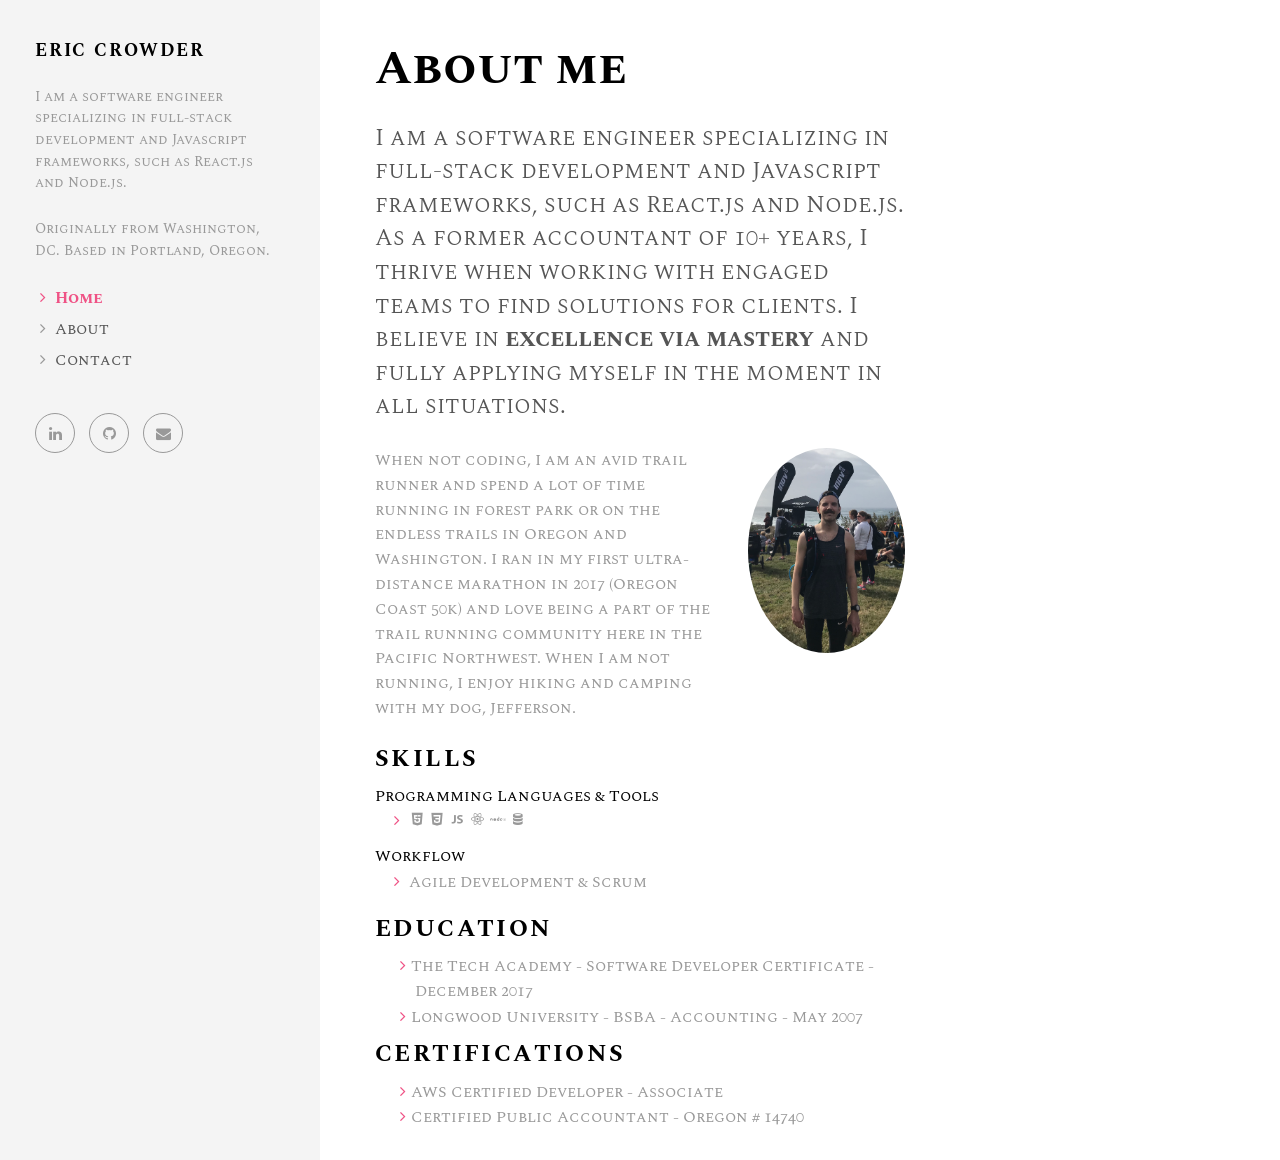
==== about.html @ 3224d6db "refresh" ====
<!DOCTYPE html>
<html>

<head>
  <meta charset="utf-8">
  <meta http-equiv="X-UA-Compatible" content="IE=edge">
  <title>E. Crowder | Software Engineer</title>
  <meta name="description" content="">
  <meta name="viewport" content="width=device-width, initial-scale=1">
  <meta name="robots" content="all,follow">
  <!-- Bootstrap-->
  <link rel="stylesheet" href="css/bootstrap.min.css">
  <!-- Google fonts - Open Sans-->
  <link rel="stylesheet" href="https://fonts.googleapis.com/css?family=Spectral+SC">
  <!-- Font Awesome CSS-->
  <link rel="stylesheet" href="css/font-awesome.min.css">
  <!-- owl carousel-->
  <link rel="stylesheet" href="css/owl.carousel.css">
  <link rel="stylesheet" href="css/owl.theme.css">
  <!-- theme stylesheet-->
  <link rel="stylesheet" href="css/style.default.css" id="theme-stylesheet">
  <!-- Custom stylesheet - for your changes-->
  <link rel="stylesheet" href="css/custom.css">
  <!-- devicons stylesheet -->
  <link rel="stylesheet" href="css/devicons/css/devicons.min.css">
  <!-- Favicon-->
  <link rel="shortcut icon" href="favicon.png">
  <!-- Tweaks for older IEs-->
  <!--[if lt IE 9]>
        <script src="https://oss.maxcdn.com/html5shiv/3.7.2/html5shiv.min.js"></script>
        <script src="https://oss.maxcdn.com/respond/1.4.2/respond.min.js"></script><![endif]-->

</head>

<body>
  <div id="all">
    <div class="container-fluid">
      <div class="row row-offcanvas row-offcanvas-left">
        <!--   *** SIDEBAR ***-->
        <div id="sidebar" class="col-xs-6 col-sm-4 col-md-3 sidebar-offcanvas">
          <div class="sidebar-content">
            <h1 class="sidebar-heading">
              <a href="index.html">Eric Crowder</a>
            </h1>
            <p class="sidebar-p">I am a software engineer specializing in full-stack development and Javascript frameworks, such as React.js and
              Node.js. </p>
            <p class="sidebar-p">Originally from Washington, DC. Based in Portland, Oregon. </p>
            <ul class="sidebar-menu">
              <li class="active">
                <a href="index.html">Home</a>
              </li>
              <li>
                <a href="about.html">About</a>
              </li>
              <li>
                <a href="contact.html">Contact</a>
              </li>
            </ul>
            <p class="social">
              <a href="https://www.linkedin.com/in/ebcrowder/" data-animate-hover="pulse" class="external linkedin">
                <i class="fa fa-linkedin"></i>
              </a>
              <a href="https://github.com/ebcrowder" data-animate-hover="pulse" class="external github">
                <i class="fa fa-github"></i>
              </a>
              <a href="mailto:ebcrowder@gmail.com" data-animate-hover="pulse" class="email">
                <i class="fa fa-envelope"></i>
              </a>
            </p>
          </div>
        </div>
        <!--   *** SIDEBAR END ***  -->
        <!--   *** DETAIL ***-->
        <div class="col-xs-12 col-sm-8 col-md-9 content-column white-background">
          <div class="small-navbar visible-xs">
            <button type="button" data-toggle="offcanvas" class="btn btn-ghost pull-left">
              <i class="fa fa-align-left"> </i>Menu</button>
            <h1 class="small-navbar-heading">
              <a href="index.html">Eric Crowder</a>
            </h1>
          </div>
          <div class="row">
            <div class="col-lg-8">
              <div class="content-column-content">
                <h1>About me</h1>
                <p class="lead">I am a software engineer specializing in full-stack development and Javascript frameworks, such as React.js
                  and Node.js. As a former accountant of 10+ years, I thrive when working with engaged teams to find solutions
                  for clients. I believe in
                  <strong>excellence via mastery</strong> and fully applying myself in the moment in all situations.
                </p>
                <div class="row">
                  <div class="col-md-8">
                    <p>When not coding, I am an avid trail runner and spend a lot of time running in forest park or on the endless
                      trails in Oregon and Washington. I ran in my first ultra-distance marathon in 2017 (Oregon Coast 50k)
                      and love being a part of the trail running community here in the Pacific Northwest. When I am not running,
                      I enjoy hiking and camping with my dog, Jefferson.
                    </p>
                    <div class="my-auto">
                      <h4 class="text-uppercase">Skills</h2>

                        <div class="subheading mb-3">Programming Languages &amp; Tools</div>
                        <ul class="fa-ul mb-0">
                          <li>
                            <row class="devicons devicons-html5"></row>
                            <row class="devicons devicons-css3"></row>
                            <row class="devicons devicons-javascript"></row>
                            <row class="devicons devicons-react"></row>
                            <row class="devicons devicons-nodejs"></row>
                            <row class="devicons devicons-database"></row>
                          </li>
                        </ul>

                        <div class="subheading mb-3">Workflow</div>
                        <ul class="fa-ul mb-0">
                          <li>
                            Agile Development &amp; Scrum</li>
                        </ul>
                    </div>
                  </div>
                  <div class="col-md-4">
                    <p>
                      <img src="img/about.jpg" alt="This is me" class="image img-circle img-responsive">
                    </p>
                  </div>
                </div>

                <h4 class="text-uppercase">Education</h4>
                <ul>
                  <li>The Tech Academy - Software Developer Certificate - December 2017</li>
                  <li>Longwood University - BSBA - Accounting - May 2007 </li>
                </ul>

                <h4 class="text-uppercase">Certifications</h4>
                <ul>
                  <li>AWS Certified Developer - Associate</li>
                  <li>Certified Public Accountant - Oregon # 14740 </li>
                </ul>

              </div>
            </div>
          </div>
        </div>
      </div>
    </div>
  </div>
  <!-- Javascript files-->
  <script src="https://ajax.googleapis.com/ajax/libs/jquery/1.11.0/jquery.min.js"></script>
  <script src="js/bootstrap.min.js"> </script>
  <script src="js/jquery.cookie.js"> </script>
  <script src="js/ekko-lightbox.js"></script>
  <script src="js/jquery.scrollTo.min.js"></script>
  <script src="js/masonry.pkgd.min.js"></script>
  <script src="js/imagesloaded.pkgd.min.js"></script>
  <script src="js/owl.carousel.min.js"></script>
  <script src="js/front.js"></script>
</body>

</html>
---- css/style.default.css ----
/* 
========================================= 
========================================= 

Startup Template By Bootstrapious.com 

========================================= 
========================================= */
/* variant 6  - pink */
/*

=====================
GENERAL
=====================

*/
html,
body {
  overflow-x: hidden;
  /* Prevent scroll on narrow devices */
}
header {
  z-index: 1000;
}
section {
  position: relative;
  padding-top: 90px;
  padding-bottom: 90px;
}
section.background-gray-lighter {
  background: #cdcdcd;
}
section.background-gray-lightest {
  background: #f7f7f7;
  border-top: solid 1px #cdcdcd;
  border-bottom: solid 1px #cdcdcd;
}
section.background-secondary {
  background: #60c5ba;
  border-top: solid 1px #338c82;
  border-bottom: solid 1px #338c82;
}
.section-inverse {
  color: #fff;
}
.section-inverse h1,
.section-inverse h2,
.section-inverse h3,
.section-inverse h4,
.section-inverse h5,
.section-inverse h6 {
  color: #fff;
}
.section-inverse .heading:after {
  background: #fff;
}
.italic {
  font-style: italic;
  font-family: 'Spectral SC', serif;
}
.img-responsive {
  margin: 0 auto;
}
.no-space .box {
  margin: 0 -15px;
}
.margin-top {
  margin-top: 30px;
}
.margin-top--big {
  margin-top: 60px !important;
}
.margin-bottom {
  margin-bottom: 30px;
}
.margin-bottom--big {
  margin-bottom: 60px !important;
}
.margin-bottom--zero {
  margin-bottom: 0 !important;
}
.no-padding-top {
  padding-top: 0;
}
.no-padding-bottom {
  padding-bottom: 0;
}
.padding--small {
  padding-top: 30px;
  padding-bottom: 30px;
}
.weight-300 {
  font-weight: 300 !important;
}
.weight-500 {
  font-weight: 500 !important;
}
.weight-700 {
  font-weight: 700 !important;
}
.text-gray {
  color: #555555;
}
.text-gray-light {
  color: #999999;
}
.text-gray-lighter {
  color: #cdcdcd;
}
@media (max-width: 991px) {
  .text-center-mobile {
    text-align: center !important;
  }
}
a,
button {
  -webkit-transition: all 0.2s ease-out;
  -moz-transition: all 0.2s ease-out;
  transition: all 0.2s ease-out;
}
a i.fa,
button i.fa {
  margin: 0 5px;
}
.clickable {
  cursor: pointer !important;
}
.required {
  color: #ef5285;
}
.accent {
  color: #ef5285;
}
.text-uppercase {
  text-transform: uppercase;
  letter-spacing: 0.1em;
}
.list-style-none {
  list-style: none;
}
.btn-ghost {
  color: #ef5285;
  background-color: transparent;
  border-color: #ef5285;
}
.btn-ghost:hover,
.btn-ghost:focus,
.btn-ghost:active,
.btn-ghost.active,
.open .dropdown-toggle.btn-ghost {
  color: #ef5285;
  background-color: rgba(0, 0, 0, 0);
  border-color: #ea1a5d;
}
.btn-ghost:active,
.btn-ghost.active,
.open .dropdown-toggle.btn-ghost {
  background-image: none;
}
.btn-ghost.disabled,
.btn-ghost[disabled],
fieldset[disabled] .btn-ghost,
.btn-ghost.disabled:hover,
.btn-ghost[disabled]:hover,
fieldset[disabled] .btn-ghost:hover,
.btn-ghost.disabled:focus,
.btn-ghost[disabled]:focus,
fieldset[disabled] .btn-ghost:focus,
.btn-ghost.disabled:active,
.btn-ghost[disabled]:active,
fieldset[disabled] .btn-ghost:active,
.btn-ghost.disabled.active,
.btn-ghost[disabled].active,
fieldset[disabled] .btn-ghost.active {
  background-color: transparent;
  border-color: #ef5285;
}
.btn-ghost .badge {
  color: transparent;
  background-color: #ef5285;
}
.btn-ghost:hover,
.btn-ghost:focus,
.btn-ghost:active,
.btn-ghost.active,
.open .dropdown-toggle.btn-ghost {
  color: #fff;
  background-color: #ef5285;
  border-color: #ef5285;
}
.btn-ghost-black {
  color: #000000;
  background-color: transparent;
  border-color: #000000;
}
.btn-ghost-black:hover,
.btn-ghost-black:focus,
.btn-ghost-black:active,
.btn-ghost-black.active,
.open .dropdown-toggle.btn-ghost-black {
  color: #000000;
  background-color: rgba(0, 0, 0, 0);
  border-color: #000000;
}
.btn-ghost-black:active,
.btn-ghost-black.active,
.open .dropdown-toggle.btn-ghost-black {
  background-image: none;
}
.btn-ghost-black.disabled,
.btn-ghost-black[disabled],
fieldset[disabled] .btn-ghost-black,
.btn-ghost-black.disabled:hover,
.btn-ghost-black[disabled]:hover,
fieldset[disabled] .btn-ghost-black:hover,
.btn-ghost-black.disabled:focus,
.btn-ghost-black[disabled]:focus,
fieldset[disabled] .btn-ghost-black:focus,
.btn-ghost-black.disabled:active,
.btn-ghost-black[disabled]:active,
fieldset[disabled] .btn-ghost-black:active,
.btn-ghost-black.disabled.active,
.btn-ghost-black[disabled].active,
fieldset[disabled] .btn-ghost-black.active {
  background-color: transparent;
  border-color: #000000;
}
.btn-ghost-black .badge {
  color: transparent;
  background-color: #000000;
}
.btn-ghost-black:hover,
.btn-ghost-black:focus,
.btn-ghost-black:active,
.btn-ghost-black.active,
.open .dropdown-toggle.btn-ghost-black {
  color: #fff;
  background-color: #000;
  border-color: #000;
}
.btn-white {
  color: #ffffff;
  background-color: transparent;
  border-color: #ffffff;
}
.btn-white:hover,
.btn-white:focus,
.btn-white:active,
.btn-white.active,
.open .dropdown-toggle.btn-white {
  color: #ffffff;
  background-color: rgba(0, 0, 0, 0);
  border-color: #e0e0e0;
}
.btn-white:active,
.btn-white.active,
.open .dropdown-toggle.btn-white {
  background-image: none;
}
.btn-white.disabled,
.btn-white[disabled],
fieldset[disabled] .btn-white,
.btn-white.disabled:hover,
.btn-white[disabled]:hover,
fieldset[disabled] .btn-white:hover,
.btn-white.disabled:focus,
.btn-white[disabled]:focus,
fieldset[disabled] .btn-white:focus,
.btn-white.disabled:active,
.btn-white[disabled]:active,
fieldset[disabled] .btn-white:active,
.btn-white.disabled.active,
.btn-white[disabled].active,
fieldset[disabled] .btn-white.active {
  background-color: transparent;
  border-color: #ffffff;
}
.btn-white .badge {
  color: transparent;
  background-color: #ffffff;
}
.btn-white:hover,
.btn-white:focus,
.btn-white:active,
.btn-white.active,
.open .dropdown-toggle.btn-white {
  color: #ffffff;
  background-color: #fff;
  border-color: #fff;
}
.icon {
  display: inline-block;
  width: 60px;
  height: 60px;
  line-height: 60px;
  border-radius: 30px;
  border: solid 1px #ef5285;
  color: #ef5285;
  -webkit-transition: all 0.2s ease-out;
  -moz-transition: all 0.2s ease-out;
  transition: all 0.2s ease-out;
  font-size: 30px;
  margin: 0 auto 30px;
  text-align: center;
}
.icon.brand-secondary {
  border-color: #60c5ba;
  color: #60c5ba;
}
.icon.brand-terciary {
  border-color: #008c9e;
  color: #008c9e;
}
.icon.brand-four {
  border-color: #feee7d;
  color: #feee7d;
}
/*

=====================
SIDEBAR + RIGHT COLUMN
=====================

*/
#sidebar {
  padding-top: 40px;
}
@media screen and (min-width: 992px) {
  .sidebar-content {
    padding-left: 20px;
    padding-right: 20px;
  }
}
.sidebar-heading {
  font-size: 18px;
  text-transform: uppercase;
  letter-spacing: 0.1em;
}
.sidebar-heading a {
  color: #000;
  text-decoration: none;
  -webkit-transition: all 0.2s ease-out;
  -moz-transition: all 0.2s ease-out;
  transition: all 0.2s ease-out;
}
.sidebar-heading a:hover {
  border-bottom: dotted 1px #ef5285;
  color: #000;
  text-decoration: none;
}
.sidebar-p {
  color: #999999;
  font-size: 14px;
}
.sidebar-menu {
  list-style-type: none;
  padding-left: 20px;
  margin-bottom: 40px;
}
.sidebar-menu li {
  margin-bottom: 5px;
}
.sidebar-menu li a {
  color: #555555;
}
.sidebar-menu li:before {
  font-family: 'FontAwesome';
  content: '\f105';
  margin: 0 5px 0 -15px;
  color: #999999;
}
.sidebar-menu li.active a {
  color: #ef5285;
  font-weight: bold;
}
.sidebar-menu li.active:before {
  color: #ef5285;
}
.sidebar-menu li:hover a {
  text-decoration: none;
  color: #ef5285;
}
.sidebar-menu li:hover:before {
  color: #ef5285;
}
.content-column {
  padding-top: 40px;
}
.content-column.white-background {
  background: #fff;
  min-height: 100vh;
}
.grid {
  padding-top: 5px;
  overflow-y: hidden;
}
.content-column-content {
  padding-left: 20px;
  padding-right: 20px;
  padding-bottom: 20px;
}
@media (min-width: 1200px) {
  .content-column-content {
    padding-left: 40px;
    padding-right: 40px;
  }
}
.content-column-content p.lead {
  color: #555555;
}
.content-column-content p,
.content-column-content li {
  color: #999999;
}
.content-column-content ul li {
  list-style-type: none;
}
.content-column-content ul li:before {
  font-family: 'FontAwesome';
  content: '\f105';
  margin: 0 5px 0 -15px;
  color: #ef5285;
}
.small-navbar {
  margin-bottom: 20px;
}
.small-navbar:before,
.small-navbar:after {
  content: ' ';
  display: table;
}
.small-navbar:after {
  clear: both;
}
.small-navbar-heading {
  float: right;
  font-size: 18px;
  text-transform: uppercase;
  letter-spacing: 0.1em;
  margin-top: 10px;
}
.small-navbar-heading a {
  color: #000;
  text-decoration: none;
  -webkit-transition: all 0.2s ease-out;
  -moz-transition: all 0.2s ease-out;
  transition: all 0.2s ease-out;
}
.small-navbar-heading a:hover {
  border-bottom: dotted 1px #ef5285;
  color: #000;
  text-decoration: none;
}
/*

=====================
OFF-CANVAS SIDEBAR BEHAVIOUR
=====================

*/
@media screen and (max-width: 767px) {
  .row-offcanvas {
    position: relative;
    -webkit-transition: all 0.25s ease-out;
    -o-transition: all 0.25s ease-out;
    transition: all 0.25s ease-out;
    opacity: 1;
  }
  .row-offcanvas-right {
    right: 0;
  }
  .row-offcanvas-left {
    left: 0;
  }
  .row-offcanvas-right .sidebar-offcanvas {
    right: -50%;
    /* 6 columns */
  }
  .row-offcanvas-left .sidebar-offcanvas {
    left: -48%;
    /* 6 columns */
  }
  .row-offcanvas-right.active {
    right: 50%;
    /* 6 columns */
  }
  .row-offcanvas-left.active {
    left: 50%;
    /* 6 columns */
  }
  .sidebar-offcanvas {
    position: absolute;
    top: 0;
    width: 50%;
    /* 6 columns */
  }
}
/*

=====================
SERVICES / INTEGRATIONS
=====================

*/
.services {
  margin-top: 80px;
  text-align: center;
}
.services .services-heading {
  text-transform: uppercase;
  letter-spacing: 0.1em;
  font-size: 18px;
  font-weight: 400;
  color: #999999;
  margin-bottom: 40px;
}
.services .heading {
  font-size: 18px;
  font-weight: 700;
  margin-bottom: 20px;
  text-align: center;
}
.services .heading:after {
  content: ' ';
  display: block;
  width: 100px;
  height: 1px;
  margin: 20px auto 20px;
  background: #ef5285;
}
.services p {
  font-size: 14px;
  line-height: 1.5;
  margin-bottom: 60px;
  color: #999999;
}
/*

=====================
CUSTOMERS
=====================

*/
.customer {
  text-align: center;
}
.customer img {
  display: inline-block;
  margin-top: 10px;
  margin-bottom: 10px;
  -webkit-filter: grayscale(100%);
  filter: grayscale(100%);
}
.customer img:hover {
  -webkit-filter: grayscale(0);
  filter: grayscale(0);
}
/*

=====================
SIGN UP FORM
=====================

*/
@media (max-width: 991px) {
  .sign-up-form .form-control {
    margin-bottom: 20px;
  }
  .sign-up-form .btn {
    margin-bottom: 20px;
  }
}
@media (min-width: 768px) {
  .sign-up-form .form-control {
    width: 350px;
  }
}
/*

=====================
SOCIAL LINKS
=====================

*/
.contact-form {
  margin-bottom: 20px;
}
p.social {
  margin-top: 20px;
}
p.social a {
  margin: 0 10px 10px 0;
  color: #fff;
  display: inline-block;
  width: 40px;
  height: 40px;
  border-radius: 20px;
  line-height: 40px;
  font-size: 15px;
  text-align: center;
  vertical-align: bottom;
  border: solid 1px #999999;
  color: #999999;
  -webkit-transition: all 0.2s ease-out;
  -moz-transition: all 0.2s ease-out;
  transition: all 0.2s ease-out;
  /*
             &.facebook {background-color: #4460ae; border-color: #4460ae;}
             &.gplus {background-color: #c21f25; border-color: #c21f25;}
             &.twitter {background-color: #3cf; border-color: #3cf;}
             &.instagram {background-color: #cd4378; border-color: #cd4378;}
             &.email {background-color: #4a7f45; border-color: #4a7f45;}
             &.link {background-color: #871AFF; border-color: #871AFF;}
             */
}
p.social a:hover {
  color: #ef5285;
  border-color: #ef5285;
}
p.social a i {
  vertical-align: bottom;
  line-height: 40px;
}
p.social.social--outline a {
  background: transparent;
}
p.social.social--outline a.facebook {
  color: #4460ae;
  border-color: #4460ae;
}
p.social.social--outline a.gplus {
  color: #c21f25;
  border-color: #c21f25;
}
p.social.social--outline a.twitter {
  color: #3cf;
  border-color: #3cf;
}
p.social.social--outline a.instagram {
  color: #cd4378;
  border-color: #cd4378;
}
p.social.social--outline a.email {
  color: #4a7f45;
  border-color: #4a7f45;
}
p.social.social--outline a.link {
  color: #871aff;
  border-color: #871aff;
}
p.social.social--big a {
  width: 60px;
  height: 60px;
  border-radius: 30px;
  line-height: 60px;
  font-size: 25px;
}
p.social.social--big i {
  line-height: 60px;
}
/*

=====================
COPYRIGHT
=====================

*/
.copyright {
  color: #999999;
  font-size: 13px;
}
.copyright p.credit {
  margin-bottom: 10px;
}
.copyright p.credit a {
  color: #999999;
}
@media (max-width: 991px) {
  .copyright p.credit {
    text-align: center !important;
  }
}
@media (max-width: 991px) {
  .copyright {
    text-align: center !important;
  }
}
/*

=====================
MAIN PORTFOLIO SLIDER
=====================

*/
#main-slider {
  margin-bottom: 40px;
  opacity: 0;
}
#main-slider ul li div {
  width: 100%;
}
#main-slider .owl-wrapper-outer {
  box-shadow: 0 1px 5px #ccc;
}
#main-slider .owl-controls .owl-buttons {
  display: none;
}
#main-slider .owl-controls .owl-page.active span,
#main-slider .owl-controls.clickable .owl-page:hover span {
  background: #ef5285;
}
/*

=====================
ABOUT
=====================

*/
.progress-title {
  text-align: left;
  font-weight: 700;
  text-transform: uppercase;
  letter-spacing: 0.1em;
  color: #999999;
  font-size: 12px;
}
.progress-bar-skill1 {
  background-color: #d1d1d1;
  background-color: #f8afc7;
}
.progress-striped .progress-bar-skill1 {
  background-image: -webkit-linear-gradient(
    45deg,
    rgba(255, 255, 255, 0.15) 25%,
    transparent 25%,
    transparent 50%,
    rgba(255, 255, 255, 0.15) 50%,
    rgba(255, 255, 255, 0.15) 75%,
    transparent 75%,
    transparent
  );
  background-image: linear-gradient(
    45deg,
    rgba(255, 255, 255, 0.15) 25%,
    transparent 25%,
    transparent 50%,
    rgba(255, 255, 255, 0.15) 50%,
    rgba(255, 255, 255, 0.15) 75%,
    transparent 75%,
    transparent
  );
}
.progress-striped .progress-bar-skill1 {
  background-image: -webkit-linear-gradient(
    45deg,
    rgba(255, 255, 255, 0.15) 25%,
    transparent 25%,
    transparent 50%,
    rgba(255, 255, 255, 0.15) 50%,
    rgba(255, 255, 255, 0.15) 75%,
    transparent 75%,
    transparent
  );
  background-image: linear-gradient(
    45deg,
    rgba(255, 255, 255, 0.15) 25%,
    transparent 25%,
    transparent 50%,
    rgba(255, 255, 255, 0.15) 50%,
    rgba(255, 255, 255, 0.15) 75%,
    transparent 75%,
    transparent
  );
}
.progress-bar-skill2 {
  background-color: #c8c7c7;
  background-color: #f598b6;
}
.progress-striped .progress-bar-skill2 {
  background-image: -webkit-linear-gradient(
    45deg,
    rgba(255, 255, 255, 0.15) 25%,
    transparent 25%,
    transparent 50%,
    rgba(255, 255, 255, 0.15) 50%,
    rgba(255, 255, 255, 0.15) 75%,
    transparent 75%,
    transparent
  );
  background-image: linear-gradient(
    45deg,
    rgba(255, 255, 255, 0.15) 25%,
    transparent 25%,
    transparent 50%,
    rgba(255, 255, 255, 0.15) 50%,
    rgba(255, 255, 255, 0.15) 75%,
    transparent 75%,
    transparent
  );
}
.progress-striped .progress-bar-skill2 {
  background-image: -webkit-linear-gradient(
    45deg,
    rgba(255, 255, 255, 0.15) 25%,
    transparent 25%,
    transparent 50%,
    rgba(255, 255, 255, 0.15) 50%,
    rgba(255, 255, 255, 0.15) 75%,
    transparent 75%,
    transparent
  );
  background-image: linear-gradient(
    45deg,
    rgba(255, 255, 255, 0.15) 25%,
    transparent 25%,
    transparent 50%,
    rgba(255, 255, 255, 0.15) 50%,
    rgba(255, 255, 255, 0.15) 75%,
    transparent 75%,
    transparent
  );
}
.progress-bar-skill3 {
  background-color: #bdbdbd;
  background-color: #f381a6;
}
.progress-striped .progress-bar-skill3 {
  background-image: -webkit-linear-gradient(
    45deg,
    rgba(255, 255, 255, 0.15) 25%,
    transparent 25%,
    transparent 50%,
    rgba(255, 255, 255, 0.15) 50%,
    rgba(255, 255, 255, 0.15) 75%,
    transparent 75%,
    transparent
  );
  background-image: linear-gradient(
    45deg,
    rgba(255, 255, 255, 0.15) 25%,
    transparent 25%,
    transparent 50%,
    rgba(255, 255, 255, 0.15) 50%,
    rgba(255, 255, 255, 0.15) 75%,
    transparent 75%,
    transparent
  );
}
.progress-striped .progress-bar-skill3 {
  background-image: -webkit-linear-gradient(
    45deg,
    rgba(255, 255, 255, 0.15) 25%,
    transparent 25%,
    transparent 50%,
    rgba(255, 255, 255, 0.15) 50%,
    rgba(255, 255, 255, 0.15) 75%,
    transparent 75%,
    transparent
  );
  background-image: linear-gradient(
    45deg,
    rgba(255, 255, 255, 0.15) 25%,
    transparent 25%,
    transparent 50%,
    rgba(255, 255, 255, 0.15) 50%,
    rgba(255, 255, 255, 0.15) 75%,
    transparent 75%,
    transparent
  );
}
.progress-bar-skill4 {
  background-color: #b3b2b2;
  background-color: #f16995;
}
.progress-striped .progress-bar-skill4 {
  background-image: -webkit-linear-gradient(
    45deg,
    rgba(255, 255, 255, 0.15) 25%,
    transparent 25%,
    transparent 50%,
    rgba(255, 255, 255, 0.15) 50%,
    rgba(255, 255, 255, 0.15) 75%,
    transparent 75%,
    transparent
  );
  background-image: linear-gradient(
    45deg,
    rgba(255, 255, 255, 0.15) 25%,
    transparent 25%,
    transparent 50%,
    rgba(255, 255, 255, 0.15) 50%,
    rgba(255, 255, 255, 0.15) 75%,
    transparent 75%,
    transparent
  );
}
.progress-striped .progress-bar-skill4 {
  background-image: -webkit-linear-gradient(
    45deg,
    rgba(255, 255, 255, 0.15) 25%,
    transparent 25%,
    transparent 50%,
    rgba(255, 255, 255, 0.15) 50%,
    rgba(255, 255, 255, 0.15) 75%,
    transparent 75%,
    transparent
  );
  background-image: linear-gradient(
    45deg,
    rgba(255, 255, 255, 0.15) 25%,
    transparent 25%,
    transparent 50%,
    rgba(255, 255, 255, 0.15) 50%,
    rgba(255, 255, 255, 0.15) 75%,
    transparent 75%,
    transparent
  );
}
.progress-bar-skill5 {
  background-color: #a9a8a8;
  background-color: #ef5285;
}
.progress-striped .progress-bar-skill5 {
  background-image: -webkit-linear-gradient(
    45deg,
    rgba(255, 255, 255, 0.15) 25%,
    transparent 25%,
    transparent 50%,
    rgba(255, 255, 255, 0.15) 50%,
    rgba(255, 255, 255, 0.15) 75%,
    transparent 75%,
    transparent
  );
  background-image: linear-gradient(
    45deg,
    rgba(255, 255, 255, 0.15) 25%,
    transparent 25%,
    transparent 50%,
    rgba(255, 255, 255, 0.15) 50%,
    rgba(255, 255, 255, 0.15) 75%,
    transparent 75%,
    transparent
  );
}
.progress-striped .progress-bar-skill5 {
  background-image: -webkit-linear-gradient(
    45deg,
    rgba(255, 255, 255, 0.15) 25%,
    transparent 25%,
    transparent 50%,
    rgba(255, 255, 255, 0.15) 50%,
    rgba(255, 255, 255, 0.15) 75%,
    transparent 75%,
    transparent
  );
  background-image: linear-gradient(
    45deg,
    rgba(255, 255, 255, 0.15) 25%,
    transparent 25%,
    transparent 50%,
    rgba(255, 255, 255, 0.15) 50%,
    rgba(255, 255, 255, 0.15) 75%,
    transparent 75%,
    transparent
  );
}
/*

=====================
EKKO LIGHTBOX
=====================

*/
.ekko-lightbox-container {
  position: relative;
}
.ekko-lightbox-nav-overlay {
  position: absolute;
  top: 0;
  left: 0;
  z-index: 100;
  width: 100%;
  height: 100%;
}
.ekko-lightbox-nav-overlay a {
  z-index: 100;
  display: block;
  width: 49%;
  height: 100%;
  font-size: 30px;
  color: #fff;
  opacity: 0;
  text-decoration: none !important;
  -webkit-transition: opacity 0.5s;
  -moz-transition: opacity 0.5s;
  -o-transition: opacity 0.5s;
  transition: opacity 0.5s;
}
.ekko-lightbox-nav-overlay a:empty {
  width: 49%;
  color: transparent;
}
.ekko-lightbox a:hover,
a:focus,
a:active {
  text-decoration: none;
  opacity: 1;
  color: #fff;
}
.ekko-lightbox .glyphicon-chevron-left {
  left: 0;
  float: left;
  padding-left: 15px;
  text-align: left;
}
.ekko-lightbox .glyphicon-chevron-right {
  right: 0;
  float: right;
  padding-right: 15px;
  text-align: right;
}
.ekko-lightbox .modal-footer {
  text-align: left;
}
.grid {
  margin-right: -15px;
  margin-left: -15px;
}
.box-masonry {
  background: #fff;
  margin-bottom: 30px;
  position: relative;
  box-shadow: 0 0 5px #ccc;
  -webkit-transition: all 0.2s ease-out;
  -moz-transition: all 0.2s ease-out;
  transition: all 0.2s ease-out;
  overflow: hidden;
  text-overflow: ellipsis;
}
.box-masonry h4 {
  font-size: 16px;
  line-height: 1.5;
  font-weight: 700;
  text-transform: uppercase;
  letter-spacing: 0.1em;
}
.box-masonry h4 a {
  color: #000;
  border-bottom: solid 1px transparent;
}
.box-masonry h4 a:hover {
  border-bottom: dotted 1px #ef5285;
  color: #000;
  text-decoration: none;
}
.box-masonry .box-masonry-text {
  padding: 15px 20px 15px;
}
.box-masonry .box-masonry-text p {
  color: #999999;
  font-size: 14px;
}
.box-masonry .box-masonry-hover-text-header {
  position: absolute;
  left: 0;
  right: 0;
  top: 0;
  padding: 15px 20px 15px;
  opacity: 0;
  -webkit-transition: all 0.2s ease-out;
  -moz-transition: all 0.2s ease-out;
  transition: all 0.2s ease-out;
  color: #555555;
}
.box-masonry .box-masonry-hover-text-header p {
  font-size: 14px;
}
.box-masonry .box-masonry-hover-text-header h4 a {
  color: #555555;
}
.box-masonry .box-masonry-hover-center {
  position: absolute;
  width: 100%;
  top: 30%;
  opacity: 0;
  padding-left: 20px;
  -webkit-transition: all 0.2s ease-out;
  -moz-transition: all 0.2s ease-out;
  transition: all 0.2s ease-out;
  text-align: center;
}
.box-masonry .box-masonry-hover-center .see-more-icon {
  color: #555555;
  font-size: 50px;
}
.box-masonry:hover {
  box-shadow: 0 0 5px #999;
}
.box-masonry:hover .box-masonry-hover-text-header {
  opacity: 1;
}
.box-masonry:hover .box-masonry-hover-center {
  opacity: 1;
}
.box-masonry:hover .box-masonry-image.with-hover-overlay:before {
  opacity: 0.8;
}
.box-masonry:hover .box-masonry-image.with-hover-icon:after {
  opacity: 0.7;
}
.box-masonry h2:last-child,
.box-masonry p:last-child {
  margin-bottom: 0;
}
.box-masonry .box-masonry-image {
  display: block;
  position: relative;
  min-height: 100px;
  background: #ccc;
}
.box-masonry .box-masonry-image.with-hover-overlay:before {
  display: block;
  position: absolute;
  content: ' ';
  background: #fff;
  opacity: 0;
  width: 100%;
  height: 100%;
  left: 0;
  top: 0;
  -webkit-transition: all 0.2s ease-out;
  -moz-transition: all 0.2s ease-out;
  transition: all 0.2s ease-out;
}
.box-masonry .box-masonry-image.with-hover-icon:after {
  display: block;
  position: absolute;
  width: 100%;
  left: 0;
  top: 50%;
  -webkit-transform: translate(0, -50%);
  -ms-transform: translate(0, -50%);
  transform: translate(0, -50%);
  opacity: 0;
  -webkit-transition: all 0.2s ease-out;
  -moz-transition: all 0.2s ease-out;
  transition: all 0.2s ease-out;
  font-family: 'FontAwesome';
  content: '\f105';
  text-align: center;
  font-size: 50px;
  color: #555555;
}
.box-masonry .box-masonry-image:hover {
  text-decoration: none;
}
.box-simple {
  text-align: center;
  margin-bottom: 48px;
}
.box-simple h3 {
  font-weight: normal;
  font-size: 24px;
  line-height: 1.5;
  color: #555555;
  font-weight: 400;
}
.box-simple h3 a {
  color: #555555;
}
.box-simple p {
  color: #999999;
}
.box-simple:hover .icon {
  -webkit-transform: scale(1.1, 1.1);
  -ms-transform: scale(1.1, 1.1);
  transform: scale(1.1, 1.1);
}
.box-simple:hover .icon i {
  -webkit-transform: scale(1, 1);
  -ms-transform: scale(1, 1);
  transform: scale(1, 1);
}
.box-simple.box-white {
  padding: 20px;
  border: dotted 1px #999999;
}
.box-simple.box-white .icon {
  color: #555555;
  border-color: transparent;
  font-size: 70px;
}
.box-simple.box-dark {
  padding: 20px;
  border: dotted 1px #999999;
  background: #555555;
  color: #fff;
}
.box-simple.box-dark .icon {
  color: #f7f7f7;
  border-color: transparent;
  font-size: 70px;
}
.box-simple.box-dark h3 {
  color: #fff;
}
.box-simple.box-dark h3 a {
  color: #fff;
}
.box-simple.box-dark p {
  color: #fff;
}
.box-image {
  position: relative;
  overflow: hidden;
  text-align: center;
  margin: 15px 0;
}
.box-image .bg {
  position: absolute;
  top: auto;
  bottom: 0;
  width: 100%;
  height: 100%;
  opacity: 0;
  filter: alpha(opacity=0);
  background: #ef5285;
}
.box-image .name {
  position: absolute;
  width: 100%;
  height: 50%;
  bottom: 0;
  -webkit-transform: translate(0, 100%);
  -ms-transform: translate(0, 100%);
  transform: translate(0, 100%);
  -webkit-transition: all 0.2s ease-out;
  -moz-transition: all 0.2s ease-out;
  transition: all 0.2s ease-out;
  color: #fff;
  padding: 0 20px;
}
.box-image .name h3 {
  color: #fff;
  text-transform: uppercase;
  font-size: 24px;
  letter-spacing: 0.08em;
}
.box-image .name h3 a {
  color: #fff;
  text-decoration: none;
}
.box-image .text {
  position: absolute;
  width: 100%;
  height: 50%;
  top: 0;
  -webkit-transform: translate(0, -150%);
  -ms-transform: translate(0, -150%);
  transform: translate(0, -150%);
  -webkit-transition: all 0.2s ease-out;
  -moz-transition: all 0.2s ease-out;
  transition: all 0.2s ease-out;
  color: #fff;
  padding: 0 20px;
}
.box-image:hover .bg {
  opacity: 0.7;
  filter: alpha(opacity=70);
}
.box-image:hover .name {
  position: absolute;
  -webkit-transform: translate(0, -75%);
  -ms-transform: translate(0, -75%);
  transform: translate(0, -75%);
}
.box-image:hover .text {
  position: absolute;
  -webkit-transform: translate(0, 100%);
  -ms-transform: translate(0, 100%);
  transform: translate(0, 100%);
}
.box-image-text {
  position: relative;
  background: #fff;
  overflow: hidden;
  text-align: center;
  margin: 15px 0;
}
.box-image-text .top {
  position: relative;
  margin-bottom: 10px;
}
.box-image-text .top .bg {
  position: absolute;
  top: auto;
  bottom: 0;
  width: 100%;
  height: 100%;
  opacity: 0;
  filter: alpha(opacity=0);
  background: #fff;
}
.box-image-text .top .logo {
  width: 100%;
  position: absolute;
  text-align: center;
  top: 50%;
  -webkit-transform: translate(0, -50%);
  -ms-transform: translate(0, -50%);
  transform: translate(0, -50%);
}
.box-image-text .top .name {
  position: absolute;
  width: 100%;
  height: 50%;
  bottom: 0;
  -webkit-transform: translate(0, 100%);
  -ms-transform: translate(0, 100%);
  transform: translate(0, 100%);
  -webkit-transition: all 0.2s ease-out;
  -moz-transition: all 0.2s ease-out;
  transition: all 0.2s ease-out;
  color: #fff;
  padding: 0 20px;
}
.box-image-text .top .name h3 {
  color: #fff;
  text-transform: uppercase;
  font-size: 24px;
  letter-spacing: 0.08em;
}
.box-image-text .top .name h3 a {
  color: #fff;
  text-decoration: none;
}
.box-image-text .top .name h4 {
  color: #fff;
  text-transform: uppercase;
  font-size: 24px;
  letter-spacing: 0.08em;
}
.box-image-text .top .name h4 a {
  color: #fff;
  text-decoration: none;
}
.box-image-text .top .text {
  position: absolute;
  width: 100%;
  height: 50%;
  top: 0;
  -webkit-transform: translate(0, -150%);
  -ms-transform: translate(0, -150%);
  transform: translate(0, -150%);
  -webkit-transition: all 0.2s ease-out;
  -moz-transition: all 0.2s ease-out;
  transition: all 0.2s ease-out;
  color: #fff;
  padding: 0 20px;
}
.box-image-text .content {
  padding: 15px 15px 0 15px;
}
.box-image-text .content h3,
.box-image-text .content h4 {
  text-transform: uppercase;
  line-height: 1.5;
  color: #555555;
  font-weight: 800;
  letter-spacing: 0.08em;
}
.box-image-text .content p {
  color: #999999;
}
.box-image-text.bg-visible .bg {
  opacity: 0.8;
  filter: alpha(opacity=80);
}
.box-image-text:hover .bg {
  opacity: 0.7;
  filter: alpha(opacity=70);
}
.box-image-text:hover .name {
  position: absolute;
  -webkit-transform: translate(0, -75%);
  -ms-transform: translate(0, -75%);
  transform: translate(0, -75%);
}
.box-image-text:hover .text {
  position: absolute;
  -webkit-transform: translate(0, 100%);
  -ms-transform: translate(0, 100%);
  transform: translate(0, 100%);
}
/*

=====================
STYLE SWITCHER FOR DEMO
=====================

*/
#style-switch-button {
  position: fixed;
  bottom: 200px;
  left: 0px;
  border-radius: 0;
  z-index: 2;
}
#style-switch {
  -webkit-box-sizing: border-box;
  -moz-box-sizing: border-box;
  box-sizing: border-box;
  width: 300px;
  padding: 20px;
  position: fixed;
  bottom: 240px;
  left: 0;
  background: #fff;
  border: solid 1px #cdcdcd;
  z-index: 2000;
}
#style-switch h4 {
  color: #555555;
}
/* ========================================= */
/* THEMING OF BOOTSTRAP COMPONENTS           */
/* ========================================= */
/* nav */
.nav {
  margin-bottom: 0;
  padding-left: 0;
  list-style: none;
}
.nav > li > a {
  padding: 10px 15px;
}
.nav > li > a:hover,
.nav > li > a:focus {
  background-color: #cdcdcd;
}
.nav > li.disabled > a {
  color: #999999;
}
.nav > li.disabled > a:hover,
.nav > li.disabled > a:focus {
  color: #999999;
}
.nav .open > a,
.nav .open > a:hover,
.nav .open > a:focus {
  background-color: #cdcdcd;
  border-color: #ef5285;
}
.nav-tabs {
  border-bottom: 1px solid #dddddd;
}
.nav-tabs > li > a {
  line-height: 1.55;
  border-radius: 0 0 0 0;
}
.nav-tabs > li > a:hover {
  border-color: #cdcdcd #cdcdcd #dddddd;
}
.nav-tabs > li.active > a,
.nav-tabs > li.active > a:hover,
.nav-tabs > li.active > a:focus {
  color: #555555;
  background-color: #f4f4f4;
  border: 1px solid #dddddd;
}
.nav-pills > li > a {
  border-radius: 0;
}
.nav-pills > li.active > a,
.nav-pills > li.active > a:hover,
.nav-pills > li.active > a:focus {
  color: #ffffff;
  background-color: #ef5285;
}
.nav-tabs-justified > li > a {
  border-radius: 0;
}
.nav-tabs-justified > .active > a,
.nav-tabs-justified > .active > a:hover,
.nav-tabs-justified > .active > a:focus {
  border: 1px solid #dddddd;
}
@media (min-width: 768px) {
  .nav-tabs-justified > li > a {
    border-bottom: 1px solid #dddddd;
    border-radius: 0 0 0 0;
  }
  .nav-tabs-justified > .active > a,
  .nav-tabs-justified > .active > a:hover,
  .nav-tabs-justified > .active > a:focus {
    border-bottom-color: #f4f4f4;
  }
}
/* navbar */
.navbar {
  font-family: 'Spectral SC', serif;
  min-height: 80px;
  margin-bottom: 0;
  border-top: none;
  border-bottom: none;
}
@media (min-width: 768px) {
  .navbar {
    border-radius: 0;
  }
}
.navbar-collapse {
  max-height: 340px;
  overflow-x: visible;
  padding-right: 15px;
  padding-left: 15px;
}
.navbar-collapse.in {
  overflow-y: auto;
}
@media (min-width: 768px) and (max-width: 991px) {
  .navbar-collapse {
    font-size: 14px;
  }
}
@media (min-width: 768px) {
  .navbar-collapse {
    width: auto;
    border-top: 0;
    box-shadow: none;
  }
  .navbar-collapse.collapse {
    display: block !important;
    height: auto !important;
    padding-bottom: 0;
    overflow: visible !important;
  }
  .navbar-collapse.in {
    overflow-y: visible;
  }
  .navbar-collapse.right {
    float: right;
  }
  .navbar-fixed-top .navbar-collapse,
  .navbar-static-top .navbar-collapse,
  .navbar-fixed-bottom .navbar-collapse {
    padding-left: 0;
    padding-right: 0;
  }
}
.container > .navbar-header,
.container-fluid > .navbar-header,
.container > .navbar-collapse,
.container-fluid > .navbar-collapse {
  margin-right: -15px;
  margin-left: -15px;
}
@media (min-width: 768px) {
  .container > .navbar-header,
  .container-fluid > .navbar-header,
  .container > .navbar-collapse,
  .container-fluid > .navbar-collapse {
    margin-right: 0;
    margin-left: 0;
  }
}
.navbar-brand {
  float: left;
  padding: 10px 15px;
  font-size: 20px;
  line-height: 24px;
  height: 80px;
}
.navbar-brand:hover,
.navbar-brand:focus {
  text-decoration: none;
}
@media (min-width: 768px) {
  .navbar > .container .navbar-brand,
  .navbar > .container-fluid .navbar-brand {
    margin-left: -15px;
  }
}
.navbar-toggle {
  padding: 9px 10px !important;
  margin-right: 15px;
  border-radius: 0;
}
.navbar-nav {
  margin: 14px -15px;
}
.navbar-nav > li > a {
  padding-top: 10px;
  padding-bottom: 10px;
  line-height: 24px;
}
@media (max-width: 767px) {
  .navbar-nav .open .dropdown-menu > li > a,
  .navbar-nav .open .dropdown-menu .dropdown-header {
    padding: 5px 15px 5px 25px;
  }
  .navbar-nav .open .dropdown-menu > li > a {
    line-height: 24px;
  }
  .navbar-nav .open .dropdown-menu > li > a:hover,
  .navbar-nav .open .dropdown-menu > li > a:focus {
    background-image: none;
  }
}
@media (min-width: 768px) {
  .navbar-nav {
    margin: 0 auto;
    display: table;
    table-layout: fixed;
    float: left;
  }
  .navbar-nav > li {
    float: left;
  }
  .navbar-nav > li > a {
    padding-top: 28px;
    padding-bottom: 28px;
  }
  .navbar-nav.navbar-right:last-child {
    margin-right: -15px;
  }
}
.navbar-form {
  margin-left: -15px;
  margin-right: -15px;
  padding: 10px 15px;
  border: none;
  margin-top: 21px;
  margin-bottom: 21px;
}
@media (max-width: 767px) {
  .navbar-form .form-group {
    margin-bottom: 5px;
  }
}
.navbar-btn {
  margin-top: 21px;
  margin-bottom: 21px;
}
.navbar-btn.btn-sm {
  margin-top: 23.5px;
  margin-bottom: 23.5px;
}
.navbar-btn.btn-xs {
  margin-top: 29px;
  margin-bottom: 29px;
}
.navbar-text {
  margin-top: 28px;
  margin-bottom: 28px;
}
@media (min-width: 768px) {
  .navbar-text {
    float: left;
    margin-left: 15px;
    margin-right: 15px;
  }
  .navbar-text.navbar-right:last-child {
    margin-right: 0;
  }
}
.navbar-default {
  background-color: #ffffff;
  border-bottom-color: transparent;
}
.navbar-default .navbar-brand {
  color: #60c5ba;
}
.navbar-default .navbar-brand:hover,
.navbar-default .navbar-brand:focus {
  color: #41b1a5;
  background-color: transparent;
}
.navbar-default .navbar-text {
  color: #777777;
}
.navbar-default .navbar-nav > li > a {
  color: #60c5ba;
}
.navbar-default .navbar-nav > li > a:hover,
.navbar-default .navbar-nav > li > a:focus {
  color: #f381a6;
  background-color: transparent;
}
.navbar-default .navbar-nav > .active > a,
.navbar-default .navbar-nav > .active > a:hover,
.navbar-default .navbar-nav > .active > a:focus {
  color: #f381a6;
  background-color: transparent;
}
.navbar-default .navbar-nav > .disabled > a,
.navbar-default .navbar-nav > .disabled > a:hover,
.navbar-default .navbar-nav > .disabled > a:focus {
  color: #cccccc;
  background-color: transparent;
}
.navbar-default .navbar-toggle {
  border-color: transparent;
}
.navbar-default .navbar-toggle:hover,
.navbar-default .navbar-toggle:focus {
  background-color: transparent;
}
.navbar-default .navbar-toggle .icon-bar {
  background-color: #60c5ba;
}
.navbar-default .navbar-collapse {
  border-color: transparent;
}
.navbar-default .navbar-nav > .open > a,
.navbar-default .navbar-nav > .open > a:hover,
.navbar-default .navbar-nav > .open > a:focus {
  background-color: transparent;
  color: #f381a6;
}
@media (max-width: 767px) {
  .navbar-default .navbar-nav .open .dropdown-menu > li > a {
    color: #60c5ba;
  }
  .navbar-default .navbar-nav .open .dropdown-menu > li > a:hover,
  .navbar-default .navbar-nav .open .dropdown-menu > li > a:focus {
    color: #f381a6;
    background-color: transparent;
  }
  .navbar-default .navbar-nav .open .dropdown-menu > .active > a,
  .navbar-default .navbar-nav .open .dropdown-menu > .active > a:hover,
  .navbar-default .navbar-nav .open .dropdown-menu > .active > a:focus {
    color: #f381a6;
    background-color: transparent;
  }
  .navbar-default .navbar-nav .open .dropdown-menu > .disabled > a,
  .navbar-default .navbar-nav .open .dropdown-menu > .disabled > a:hover,
  .navbar-default .navbar-nav .open .dropdown-menu > .disabled > a:focus {
    color: #cccccc;
    background-color: transparent;
  }
}
.navbar-default .navbar-link {
  color: #60c5ba;
}
.navbar-default .navbar-link:hover {
  color: #f381a6;
}
/* dropdowns */
.dropdown-menu {
  z-index: 1000;
  font-size: 14px;
  background-color: #ffffff;
  border: 1px solid #cccccc;
  border: 1px solid rgba(0, 0, 0, 0.15);
  border-radius: 0;
}
.dropdown-menu .divider {
  height: 1px;
  margin: 11px 0;
  overflow: hidden;
  background-color: #e5e5e5;
}
.dropdown-menu > li > a {
  line-height: 1.55;
  color: #555555;
}
.dropdown-menu > li > a:hover,
.dropdown-menu > li > a:focus {
  color: #262626;
  background-color: #f5f5f5;
}
.dropdown-menu > .active > a,
.dropdown-menu > .active > a:hover,
.dropdown-menu > .active > a:focus {
  color: #ffffff;
  background-color: #ef5285;
}
/* modal */
.modal-content {
  background-color: #ffffff;
  border: 1px solid #999999;
  border: 1px solid rgba(0, 0, 0, 0.2);
  border-radius: 0;
}
/* scaffolding */
body {
  font-family: 'Spectral SC', serif;
  font-size: 16px;
  line-height: 1.55;
  color: #000000;
  background-color: #f4f4f4;
}
a {
  color: #ef5285;
  text-decoration: none;
}
a:hover,
a:focus {
  color: #e01557;
  text-decoration: underline;
}
a:focus {
  outline: thin dotted;
  outline: 5px auto -webkit-focus-ring-color;
  outline-offset: -2px;
}
.img-rounded {
  border-radius: 0;
}
hr {
  margin-top: 24px;
  margin-bottom: 24px;
  border: 0;
  border-top: 1px solid #cdcdcd;
}
.progress {
  overflow: hidden;
  height: 24px;
  margin-bottom: 24px;
  background-color: #f5f5f5;
  border-radius: 0;
  -webkit-box-shadow: inset 0 0 0 rgba(0, 0, 0, 0);
  box-shadow: inset 0 0 0 rgba(0, 0, 0, 0);
}
.progress-bar {
  float: left;
  width: 0%;
  height: 100%;
  font-size: 14px;
  line-height: 24px;
  text-align: center;
  -webkit-box-shadow: inset 0 0 0 rgba(0, 0, 0, 0);
  box-shadow: inset 0 0 0 rgba(0, 0, 0, 0);
  -webkit-transition: width 0.6s ease;
  transition: width 0.6s ease;
}
/* breadcrumbs */
.breadcrumb {
  padding: 8px 0;
  margin-bottom: 24px;
  background-color: transparent;
  border-radius: 0;
  text-align: center;
}
.breadcrumb > li + li:before {
  content: '/\00a0';
  color: #cccccc;
}
.breadcrumb > .active {
  color: #999999;
}
.breadcrumb a {
  color: #ef5285;
}
@media (max-width: 991px) {
  .breadcrumb {
    padding: 8px 0;
    text-align: center;
  }
}
/* buttons  */
.btn {
  font-weight: 400;
  font-family: 'Spectral SC', serif;
  padding: 6px 12px;
  font-size: 16px;
  line-height: 1.55;
  border-radius: 0;
}
.btn-primary {
  color: #ffffff;
  background-color: #ef5285;
  border-color: #ef5285;
}
.btn-primary:hover,
.btn-primary:focus,
.btn-primary:active,
.btn-primary.active,
.open .dropdown-toggle.btn-primary {
  color: #ffffff;
  background-color: #ec2d6b;
  border-color: #ea1a5d;
}
.btn-primary:active,
.btn-primary.active,
.open .dropdown-toggle.btn-primary {
  background-image: none;
}
.btn-primary.disabled,
.btn-primary[disabled],
fieldset[disabled] .btn-primary,
.btn-primary.disabled:hover,
.btn-primary[disabled]:hover,
fieldset[disabled] .btn-primary:hover,
.btn-primary.disabled:focus,
.btn-primary[disabled]:focus,
fieldset[disabled] .btn-primary:focus,
.btn-primary.disabled:active,
.btn-primary[disabled]:active,
fieldset[disabled] .btn-primary:active,
.btn-primary.disabled.active,
.btn-primary[disabled].active,
fieldset[disabled] .btn-primary.active {
  background-color: #ef5285;
  border-color: #ef5285;
}
.btn-primary .badge {
  color: #ef5285;
  background-color: #ffffff;
}
.btn-transparent {
  color: #555555;
  background-color: transparent;
  border-color: #555555;
}
.btn-transparent:hover,
.btn-transparent:focus,
.btn-transparent:active,
.btn-transparent.active,
.open .dropdown-toggle.btn-transparent {
  color: #555555;
  background-color: rgba(0, 0, 0, 0);
  border-color: #373737;
}
.btn-transparent:active,
.btn-transparent.active,
.open .dropdown-toggle.btn-transparent {
  background-image: none;
}
.btn-transparent.disabled,
.btn-transparent[disabled],
fieldset[disabled] .btn-transparent,
.btn-transparent.disabled:hover,
.btn-transparent[disabled]:hover,
fieldset[disabled] .btn-transparent:hover,
.btn-transparent.disabled:focus,
.btn-transparent[disabled]:focus,
fieldset[disabled] .btn-transparent:focus,
.btn-transparent.disabled:active,
.btn-transparent[disabled]:active,
fieldset[disabled] .btn-transparent:active,
.btn-transparent.disabled.active,
.btn-transparent[disabled].active,
fieldset[disabled] .btn-transparent.active {
  background-color: transparent;
  border-color: #555555;
}
.btn-transparent .badge {
  color: transparent;
  background-color: #555555;
}
.btn-transparent:hover,
.btn-transparent:focus,
.btn-transparent:active,
.btn-transparent.active {
  background: #ffffff;
  color: #ef5285;
}
.btn-lg {
  padding: 10px 16px;
  font-size: 20px;
  line-height: 1.33;
  border-radius: 0;
}
.btn-sm {
  padding: 5px 10px;
  font-size: 14px;
  line-height: 1.5;
  border-radius: 0;
}
.btn-xs {
  padding: 1px 5px;
  font-size: 14px;
  line-height: 1.5;
  border-radius: 0;
}
/* dropdowns */
.dropdown-menu > li > a {
  padding: 8px 20px;
}
/* labels */
.label {
  font-family: 'Spectral SC', serif;
  font-weight: normal;
  text-transform: uppercase;
}
/* forms.less */
label {
  font-weight: normal;
  color: #555555;
  font-size: 14px;
  text-transform: uppercase;
  letter-spacing: 0.1em;
}
.form-control {
  display: block;
  width: 100%;
  height: 38px;
  padding: 6px 12px;
  font-size: 16px;
  line-height: 1.55;
  color: #555555;
  background-color: #ffffff;
  background-image: none;
  border: 1px solid #cccccc;
  border-radius: 0;
  -webkit-box-shadow: none;
  box-shadow: none;
}
.form-control::-moz-placeholder {
  color: #999999;
  opacity: 1;
}
.form-control:-ms-input-placeholder {
  color: #999999;
}
.form-control::-webkit-input-placeholder {
  color: #999999;
}
.form-control:focus {
  border-color: #ef5285;
  outline: 0;
  -webkit-box-shadow: inset 0 1px 1px rgba(0, 0, 0, 0.075),
    0 0 8px rgba(239, 82, 133, 0.6);
  box-shadow: inset 0 1px 1px rgba(0, 0, 0, 0.075),
    0 0 8px rgba(239, 82, 133, 0.6);
}
.form-group {
  margin-bottom: 20px;
}
/* pager*/
.pager {
  margin: 24px 0;
  border-top: solid 1px #cdcdcd;
  padding-top: 24px;
  text-transform: uppercase;
  letter-spacing: 0.1em;
  font-size: 14px;
  font-family: 'Spectral SC', serif;
  font-weight: bold;
}
.pager li {
  display: inline;
}
.pager li > a,
.pager li > span {
  background-color: #ffffff;
  border: 1px solid #ef5285;
  border-radius: 0;
}
.pager li > a:hover,
.pager li > a:focus {
  text-decoration: none;
  color: #fff;
  background-color: #ef5285;
}
.pager .disabled > a,
.pager .disabled > a:hover,
.pager .disabled > a:focus,
.pager .disabled > span {
  color: #999999;
  background-color: #ffffff;
  border-color: #ddd;
}
/* pagination */
.pagination {
  margin: 24px 0;
  font-family: 'Spectral SC', serif;
  border-radius: 0;
}
.pagination > li > a,
.pagination > li > span {
  padding: 6px 12px;
  line-height: 1.55;
  text-decoration: none;
  color: #ef5285;
  background-color: #ffffff;
  border: 1px solid #dddddd;
}
.pagination > li:first-child > a,
.pagination > li:first-child > span {
  margin-left: 0;
  border-bottom-left-radius: 0;
  border-top-left-radius: 0;
}
.pagination > li:last-child > a,
.pagination > li:last-child > span {
  border-bottom-right-radius: 0;
  border-top-right-radius: 0;
}
.pagination > li > a:hover,
.pagination > li > span:hover,
.pagination > li > a:focus,
.pagination > li > span:focus {
  color: #ef5285;
  background-color: #fcdee8;
  border-color: #dddddd;
}
.pagination > .active > a,
.pagination > .active > span,
.pagination > .active > a:hover,
.pagination > .active > span:hover,
.pagination > .active > a:focus,
.pagination > .active > span:focus {
  z-index: 2;
  color: #ffffff;
  background-color: #ef5285;
  border-color: #ef5285;
}
.pagination > .disabled > span,
.pagination > .disabled > span:hover,
.pagination > .disabled > span:focus,
.pagination > .disabled > a,
.pagination > .disabled > a:hover,
.pagination > .disabled > a:focus {
  color: #999999;
  background-color: #ffffff;
  border-color: #dddddd;
}
/* responsive utilities */
@media (max-width: 767px) {
  .text-center-xs {
    text-align: center !important;
  }
  .text-center-xs img {
    display: block;
    margin-left: auto;
    margin-right: auto;
  }
}
@media (min-width: 768px) and (max-width: 991px) {
  .text-center-sm {
    text-align: center !important;
  }
  .text-center-sm img {
    display: block;
    margin-left: auto;
    margin-right: auto;
  }
}
/* type */
h1,
h2,
h3,
h4,
h5,
h6,
.h1,
.h2,
.h3,
.h4,
.h5,
.h6 {
  font-family: 'Spectral SC', serif;
  font-weight: 700;
  line-height: 1.2;
  color: #000000;
}
h1,
.h1 {
  font-size: 48px;
}
h2,
.h2 {
  font-size: 38px;
}
h3,
.h3 {
  font-size: 32px;
  font-weight: 700;
}
h4,
.h4 {
  font-size: 24px;
  font-weight: 700;
}
h5,
.h5 {
  font-size: 16px;
  font-weight: 700;
}
h6,
.h6 {
  font-size: 14px;
  font-weight: 700;
}
h1,
.h1,
h2,
.h2,
h3,
.h3 {
  margin-top: 0;
  margin-bottom: 24px;
}
p {
  margin: 0 0 24px;
}
.lead {
  margin-bottom: 24px;
  font-size: 18px;
}
@media (min-width: 768px) {
  .lead {
    font-size: 24px;
  }
}
.text-small {
  font-size: 14px;
}
.text-large {
  font-size: 20px;
}
.text-italic {
  font-style: italic;
}
.text-primary {
  color: #ef5285;
}
a.text-primary:hover {
  color: #eb2364;
}
.bg-primary {
  color: #fff;
  background-color: #ef5285;
}
a.bg-primary:hover {
  background-color: #eb2364;
}
abbr[title],
abbr[data-original-title] {
  border-bottom: 1px dotted #999999;
}
blockquote {
  padding: 12px 24px;
  margin: 0 0 24px;
  font-size: 16px;
  border-left: 5px solid #ef5285;
}
blockquote footer,
blockquote small,
blockquote .small {
  display: block;
  font-size: 80%;
  line-height: 1.55;
  color: #999999;
}
blockquote footer:before,
blockquote small:before,
blockquote .small:before {
  content: '\2014 \00A0';
}
.blockquote-reverse,
blockquote.pull-right {
  border-right: 5px solid #ef5285;
}
address {
  margin-bottom: 24px;
  line-height: 1.55;
}
.panel {
  margin-bottom: 24px;
  background-color: #ffffff;
  border: 1px solid transparent;
  border-radius: 0;
  -webkit-box-shadow: 0 0 0;
  box-shadow: 0 0 0;
}
.panel-default {
  border-color: #666666;
}
.panel-default > .panel-heading {
  color: #333333;
  background-color: #ffffff;
  border-color: #666666;
}
.panel-default > .panel-heading + .panel-collapse .panel-body {
  border-top-color: #666666;
}
.panel-default > .panel-footer + .panel-collapse .panel-body {
  border-bottom-color: #666666;
}
.panel-primary {
  border-color: #ef5285;
}
.panel-primary > .panel-heading {
  color: #ffffff;
  background-color: #ef5285;
  border-color: #ef5285;
}
.panel-primary > .panel-heading + .panel-collapse .panel-body {
  border-top-color: #ef5285;
}
.panel-primary > .panel-footer + .panel-collapse .panel-body {
  border-bottom-color: #ef5285;
}
.panel-primary .panel-title {
  font-weight: 300;
}
.panel-primary .panel-title a:hover {
  color: #fff;
  text-decoration: none;
}
a.badge:hover,
a.badge:focus {
  color: #ffffff;
  text-decoration: none;
  cursor: pointer;
}
a.list-group-item.active > .badge,
.nav-pills > .active > a > .badge {
  color: #ef5285;
  background-color: #ffffff;
}
.nav-pills > li > a > .badge {
  margin-left: 3px;
}
---- css/custom.css ----
/* your styles go here */
---- css/devicons/css/devicons.min.css ----
/*!
 *  Devicons 1.8.0 made by Theodore Vorillas / http://vorillaz.com 
 */
@font-face{font-family:devicons;src:url(../fonts/devicons.eot?xqxft6);src:url(../fonts/devicons.eot?#iefixxqxft6) format("embedded-opentype"),url(../fonts/devicons.woff?xqxft6) format("woff"),url(../fonts/devicons.ttf?xqxft6) format("truetype"),url(../fonts/devicons.svg?xqxft6#devicons) format("svg");font-weight:400;font-style:normal}.devicons{font-family:devicons;speak:none;font-style:normal;font-weight:400;font-variant:normal;text-transform:none;line-height:1;-webkit-font-smoothing:antialiased;-moz-osx-font-smoothing:grayscale}.devicons-git:before{content:"\e602"}.devicons-git_compare:before{content:"\e628"}.devicons-git_branch:before{content:"\e625"}.devicons-git_commit:before{content:"\e629"}.devicons-git_pull_request:before{content:"\e626"}.devicons-git_merge:before{content:"\e627"}.devicons-bitbucket:before{content:"\e603"}.devicons-github_alt:before{content:"\e608"}.devicons-github_badge:before{content:"\e609"}.devicons-github:before{content:"\e60a"}.devicons-github_full:before{content:"\e617"}.devicons-java:before{content:"\e638"}.devicons-ruby:before{content:"\e639"}.devicons-scala:before{content:"\e637"}.devicons-python:before{content:"\e63c"}.devicons-go:before{content:"\e624"}.devicons-ruby_on_rails:before{content:"\e63b"}.devicons-django:before{content:"\e61d"}.devicons-markdown:before{content:"\e63e"}.devicons-php:before{content:"\e63d"}.devicons-mysql:before{content:"\e604"}.devicons-streamline:before{content:"\e605"}.devicons-database:before{content:"\e606"}.devicons-laravel:before{content:"\e63f"}.devicons-javascript:before{content:"\e64e"}.devicons-angular:before{content:"\e653"}.devicons-backbone:before{content:"\e652"}.devicons-coffeescript:before{content:"\e651"}.devicons-jquery:before{content:"\e650"}.devicons-modernizr:before{content:"\e620"}.devicons-jquery_ui:before{content:"\e654"}.devicons-ember:before{content:"\e61b"}.devicons-dojo:before{content:"\e61c"}.devicons-nodejs:before{content:"\e619"}.devicons-nodejs_small:before{content:"\e618"}.devicons-javascript_shield:before{content:"\e64f"}.devicons-bootstrap:before{content:"\e647"}.devicons-sass:before{content:"\e64b"}.devicons-css3_full:before{content:"\e64a"}.devicons-css3:before{content:"\e649"}.devicons-html5:before{content:"\e636"}.devicons-html5_multimedia:before{content:"\e632"}.devicons-html5_device_access:before{content:"\e633"}.devicons-html5_3d_effects:before{content:"\e635"}.devicons-html5_connectivity:before{content:"\e634"}.devicons-ghost_small:before{content:"\e614"}.devicons-ghost:before{content:"\e61f"}.devicons-magento:before{content:"\e640"}.devicons-joomla:before{content:"\e641"}.devicons-jekyll_small:before{content:"\e60d"}.devicons-drupal:before{content:"\e642"}.devicons-wordpress:before{content:"\e60b"}.devicons-grunt:before{content:"\e64c"}.devicons-bower:before{content:"\e64d"}.devicons-npm:before{content:"\e61e"}.devicons-yahoo_small:before{content:"\e62b"}.devicons-yahoo:before{content:"\e615"}.devicons-bing_small:before{content:"\e600"}.devicons-windows:before{content:"\e60f"}.devicons-linux:before{content:"\e612"}.devicons-ubuntu:before{content:"\e63a"}.devicons-android:before{content:"\e60e"}.devicons-apple:before{content:"\e611"}.devicons-appstore:before{content:"\e613"}.devicons-phonegap:before{content:"\e630"}.devicons-blackberry:before{content:"\e623"}.devicons-stackoverflow:before{content:"\e610"}.devicons-techcrunch:before{content:"\e62c"}.devicons-codrops:before{content:"\e62f"}.devicons-css_tricks:before{content:"\e601"}.devicons-smashing_magazine:before{content:"\e62d"}.devicons-netmagazine:before{content:"\e62e"}.devicons-codepen:before{content:"\e616"}.devicons-cssdeck:before{content:"\e62a"}.devicons-hackernews:before{content:"\e61a"}.devicons-dropbox:before{content:"\e607"}.devicons-google_drive:before{content:"\e631"}.devicons-visualstudio:before{content:"\e60c"}.devicons-unity_small:before{content:"\e621"}.devicons-raspberry_pi:before{content:"\e622"}.devicons-chrome:before{content:"\e643"}.devicons-ie:before{content:"\e644"}.devicons-firefox:before{content:"\e645"}.devicons-opera:before{content:"\e646"}.devicons-safari:before{content:"\e648"}.devicons-swift:before{content:"\e655"}.devicons-symfony:before{content:"\e656"}.devicons-symfony_badge:before{content:"\e657"}.devicons-less:before{content:"\e658"}.devicons-stylus:before{content:"\e659"}.devicons-trello:before{content:"\e65a"}.devicons-atlassian:before{content:"\e65b"}.devicons-jira:before{content:"\e65c"}.devicons-envato:before{content:"\e65d"}.devicons-snap_svg:before{content:"\e65e"}.devicons-raphael:before{content:"\e65f"}.devicons-google_analytics:before{content:"\e660"}.devicons-compass:before{content:"\e661"}.devicons-onedrive:before{content:"\e662"}.devicons-gulp:before{content:"\e663"}.devicons-atom:before{content:"\e664"}.devicons-cisco:before{content:"\e665"}.devicons-nancy:before{content:"\e666"}.devicons-clojure:before{content:"\e668"}.devicons-clojure_alt:before{content:"\e66a"}.devicons-perl:before{content:"\e669"}.devicons-celluloid:before{content:"\e66b"}.devicons-w3c:before{content:"\e66c"}.devicons-redis:before{content:"\e66d"}.devicons-postgresql:before{content:"\e66e"}.devicons-webplatform:before{content:"\e66f"}.devicons-jenkins:before{content:"\e667"}.devicons-requirejs:before{content:"\e670"}.devicons-opensource:before{content:"\e671"}.devicons-typo3:before{content:"\e672"}.devicons-uikit:before{content:"\e673"}.devicons-doctrine:before{content:"\e674"}.devicons-groovy:before{content:"\e675"}.devicons-nginx:before{content:"\e676"}.devicons-haskell:before{content:"\e677"}.devicons-zend:before{content:"\e678"}.devicons-gnu:before{content:"\e679"}.devicons-yeoman:before{content:"\e67a"}.devicons-heroku:before{content:"\e67b"}.devicons-debian:before{content:"\e67d"}.devicons-travis:before{content:"\e67e"}.devicons-dotnet:before{content:"\e67f"}.devicons-codeigniter:before{content:"\e680"}.devicons-javascript_badge:before{content:"\e681"}.devicons-yii:before{content:"\e682"}.devicons-msql_server:before{content:"\e67c"}.devicons-composer:before{content:"\e683"}.devicons-krakenjs_badge:before{content:"\e684"}.devicons-krakenjs:before{content:"\e685"}.devicons-mozilla:before{content:"\e686"}.devicons-firebase:before{content:"\e687"}.devicons-sizzlejs:before{content:"\e688"}.devicons-creativecommons:before{content:"\e689"}.devicons-creativecommons_badge:before{content:"\e68a"}.devicons-mitlicence:before{content:"\e68b"}.devicons-senchatouch:before{content:"\e68c"}.devicons-bugsense:before{content:"\e68d"}.devicons-extjs:before{content:"\e68e"}.devicons-mootools_badge:before{content:"\e68f"}.devicons-mootools:before{content:"\e690"}.devicons-ruby_rough:before{content:"\e691"}.devicons-komodo:before{content:"\e692"}.devicons-coda:before{content:"\e693"}.devicons-bintray:before{content:"\e694"}.devicons-terminal:before{content:"\e695"}.devicons-code:before{content:"\e696"}.devicons-responsive:before{content:"\e697"}.devicons-dart:before{content:"\e698"}.devicons-aptana:before{content:"\e699"}.devicons-mailchimp:before{content:"\e69a"}.devicons-netbeans:before{content:"\e69b"}.devicons-dreamweaver:before{content:"\e69c"}.devicons-brackets:before{content:"\e69d"}.devicons-eclipse:before{content:"\e69e"}.devicons-cloud9:before{content:"\e69f"}.devicons-scrum:before{content:"\e6a0"}.devicons-prolog:before{content:"\e6a1"}.devicons-terminal_badge:before{content:"\e6a2"}.devicons-code_badge:before{content:"\e6a3"}.devicons-mongodb:before{content:"\e6a4"}.devicons-meteor:before{content:"\e6a5"}.devicons-meteorfull:before{content:"\e6a6"}.devicons-fsharp:before{content:"\e6a7"}.devicons-rust:before{content:"\e6a8"}.devicons-ionic:before{content:"\e6a9"}.devicons-sublime:before{content:"\e6aa"}.devicons-appcelerator:before{content:"\e6ab"}.devicons-asterisk:before{content:"\e6ac"}.devicons-aws:before{content:"\e6ad"}.devicons-digital-ocean:before{content:"\e6ae"}.devicons-dlang:before{content:"\e6af"}.devicons-docker:before{content:"\e6b0"}.devicons-erlang:before{content:"\e6b1"}.devicons-google-cloud-platform:before{content:"\e6b2"}.devicons-grails:before{content:"\e6b3"}.devicons-illustrator:before{content:"\e6b4"}.devicons-intellij:before{content:"\e6b5"}.devicons-materializecss:before{content:"\e6b6"}.devicons-openshift:before{content:"\e6b7"}.devicons-photoshop:before{content:"\e6b8"}.devicons-rackspace:before{content:"\e6b9"}.devicons-react:before{content:"\e6ba"}.devicons-redhat:before{content:"\e6bb"}.devicons-scriptcs:before{content:"\e6bc"}.devicons-sqllite:before{content:"\e6c4"}.devicons-vim:before{content:"\e6c5"}
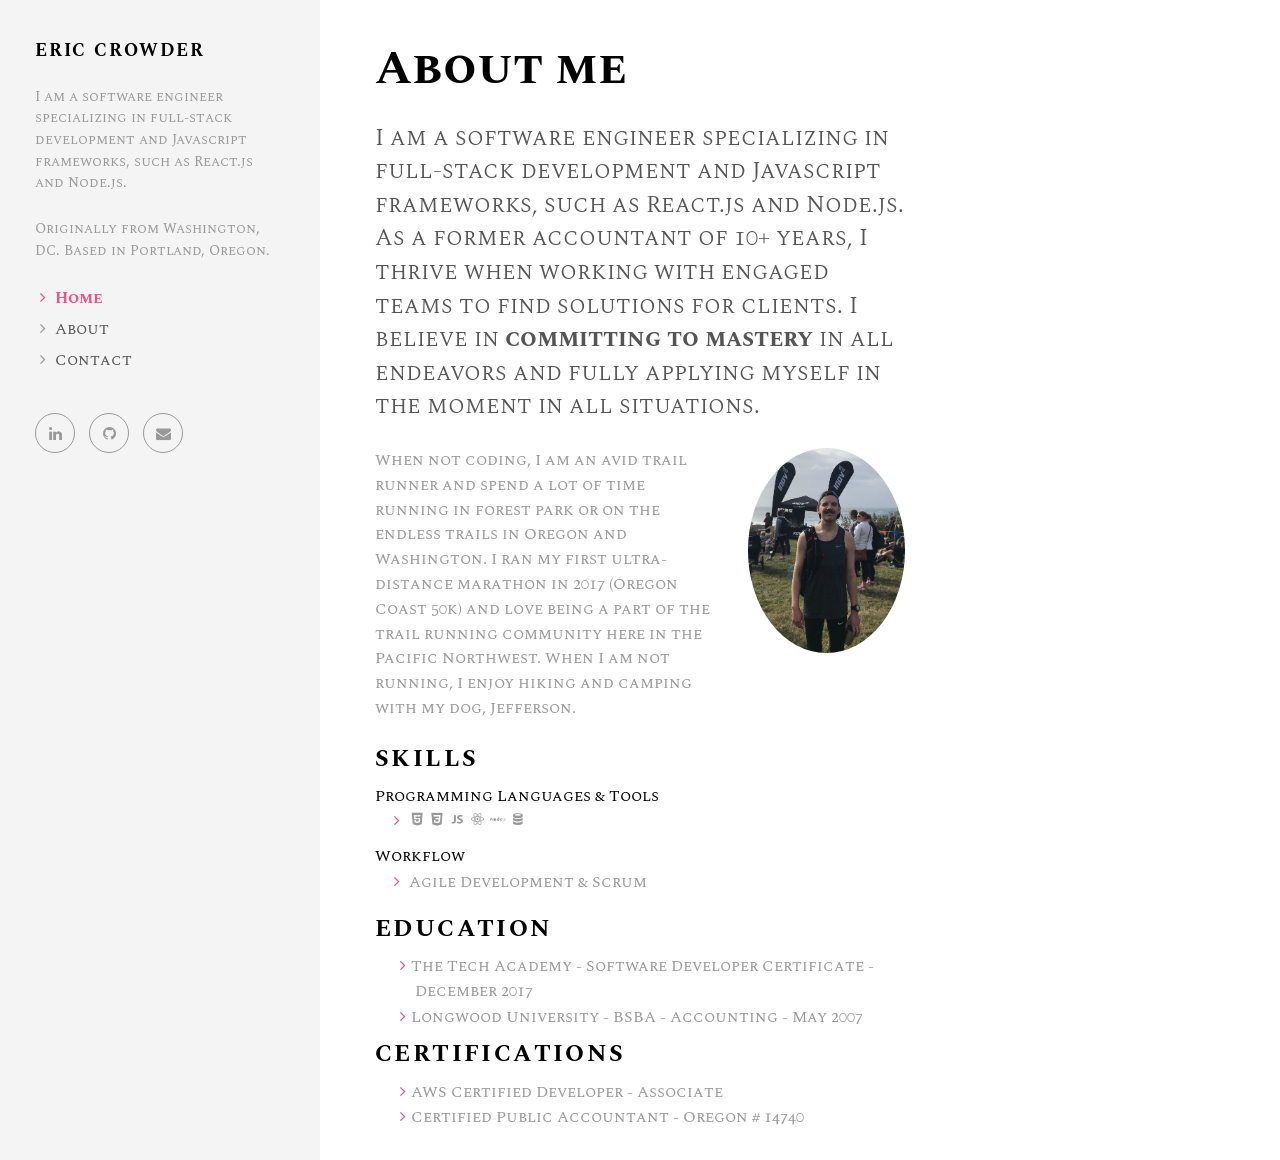
==== commit 124de20b: "rev" ====
--- a/about.html
+++ b/about.html
@@ -86,12 +86,12 @@
                 <p class="lead">I am a software engineer specializing in full-stack development and Javascript frameworks, such as React.js
                   and Node.js. As a former accountant of 10+ years, I thrive when working with engaged teams to find solutions
                   for clients. I believe in
-                  <strong>excellence via mastery</strong> and fully applying myself in the moment in all situations.
+                  <strong>committing to mastery</strong> in all endeavors and fully applying myself in the moment in all situations.
                 </p>
                 <div class="row">
                   <div class="col-md-8">
                     <p>When not coding, I am an avid trail runner and spend a lot of time running in forest park or on the endless
-                      trails in Oregon and Washington. I ran in my first ultra-distance marathon in 2017 (Oregon Coast 50k)
+                      trails in Oregon and Washington. I ran my first ultra-distance marathon in 2017 (Oregon Coast 50k)
                       and love being a part of the trail running community here in the Pacific Northwest. When I am not running,
                       I enjoy hiking and camping with my dog, Jefferson.
                     </p>
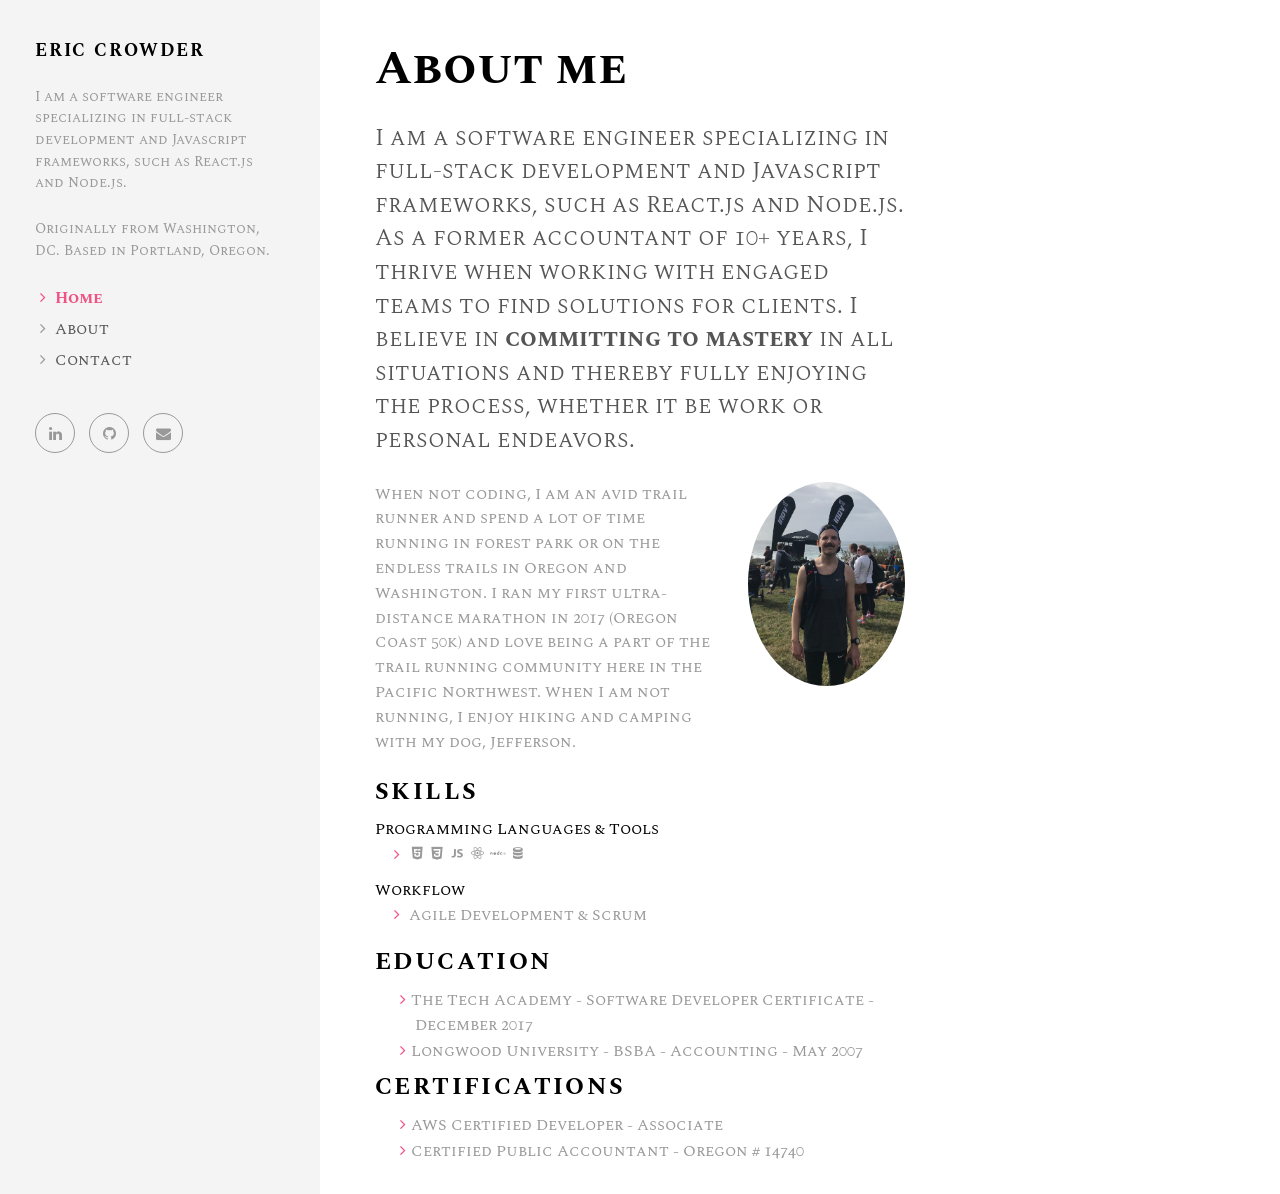
==== commit 9ea723df: "rev" ====
--- a/about.html
+++ b/about.html
@@ -86,7 +86,8 @@
                 <p class="lead">I am a software engineer specializing in full-stack development and Javascript frameworks, such as React.js
                   and Node.js. As a former accountant of 10+ years, I thrive when working with engaged teams to find solutions
                   for clients. I believe in
-                  <strong>committing to mastery</strong> in all endeavors and fully applying myself in the moment in all situations.
+                  <strong>committing to mastery</strong> in all situations and thereby fully enjoying the process, whether it be
+                  work or personal endeavors.
                 </p>
                 <div class="row">
                   <div class="col-md-8">
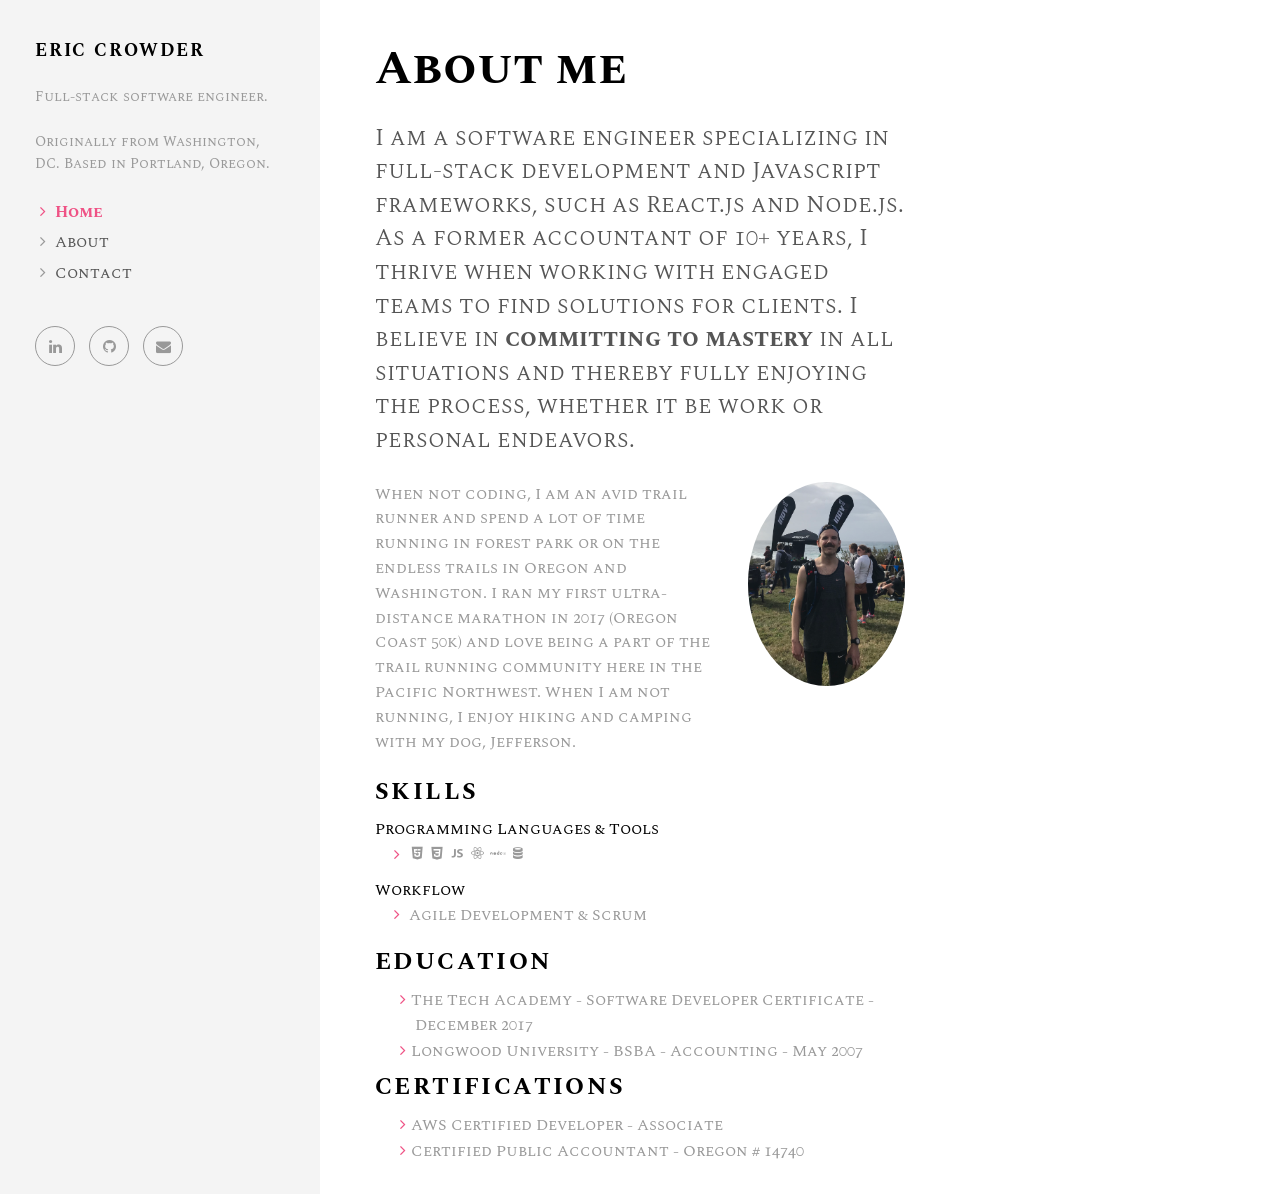
==== commit 1d0ad768: "rev" ====
--- a/about.html
+++ b/about.html
@@ -42,8 +42,7 @@
             <h1 class="sidebar-heading">
               <a href="index.html">Eric Crowder</a>
             </h1>
-            <p class="sidebar-p">I am a software engineer specializing in full-stack development and Javascript frameworks, such as React.js and
-              Node.js. </p>
+            <p class="sidebar-p">Full-stack software engineer. </p>
             <p class="sidebar-p">Originally from Washington, DC. Based in Portland, Oregon. </p>
             <ul class="sidebar-menu">
               <li class="active">
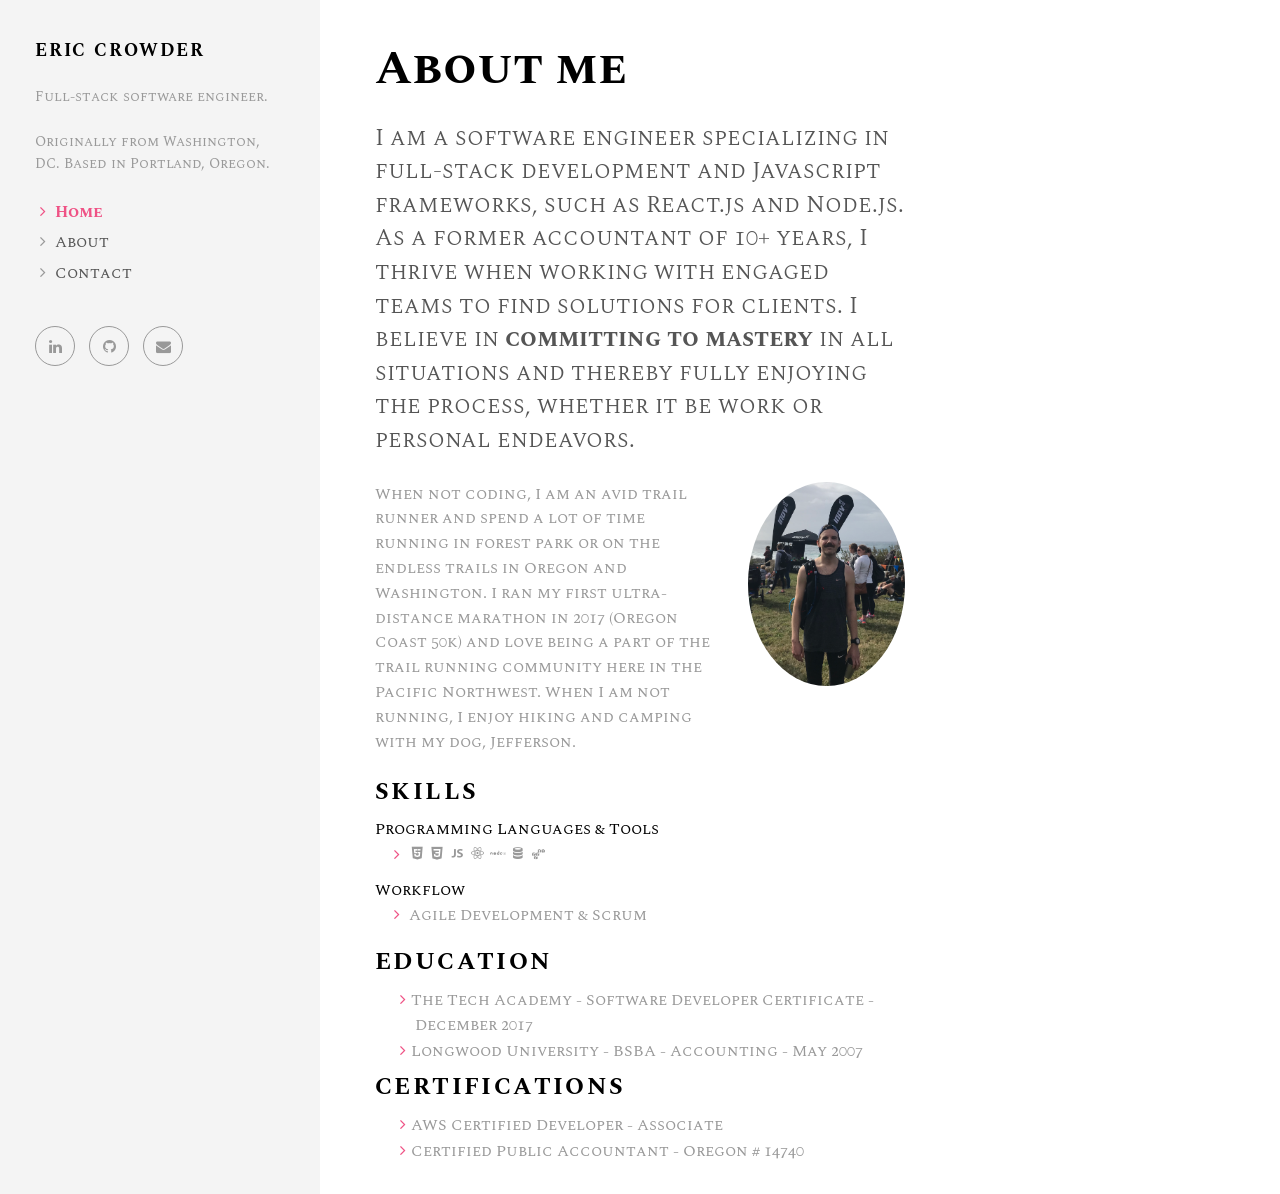
==== commit 16979f38: "rev" ====
--- a/about.html
+++ b/about.html
@@ -107,6 +107,7 @@
                             <row class="devicons devicons-react"></row>
                             <row class="devicons devicons-nodejs"></row>
                             <row class="devicons devicons-database"></row>
+                            <row class="devicons devicons-aws"></row>
                           </li>
                         </ul>
 
